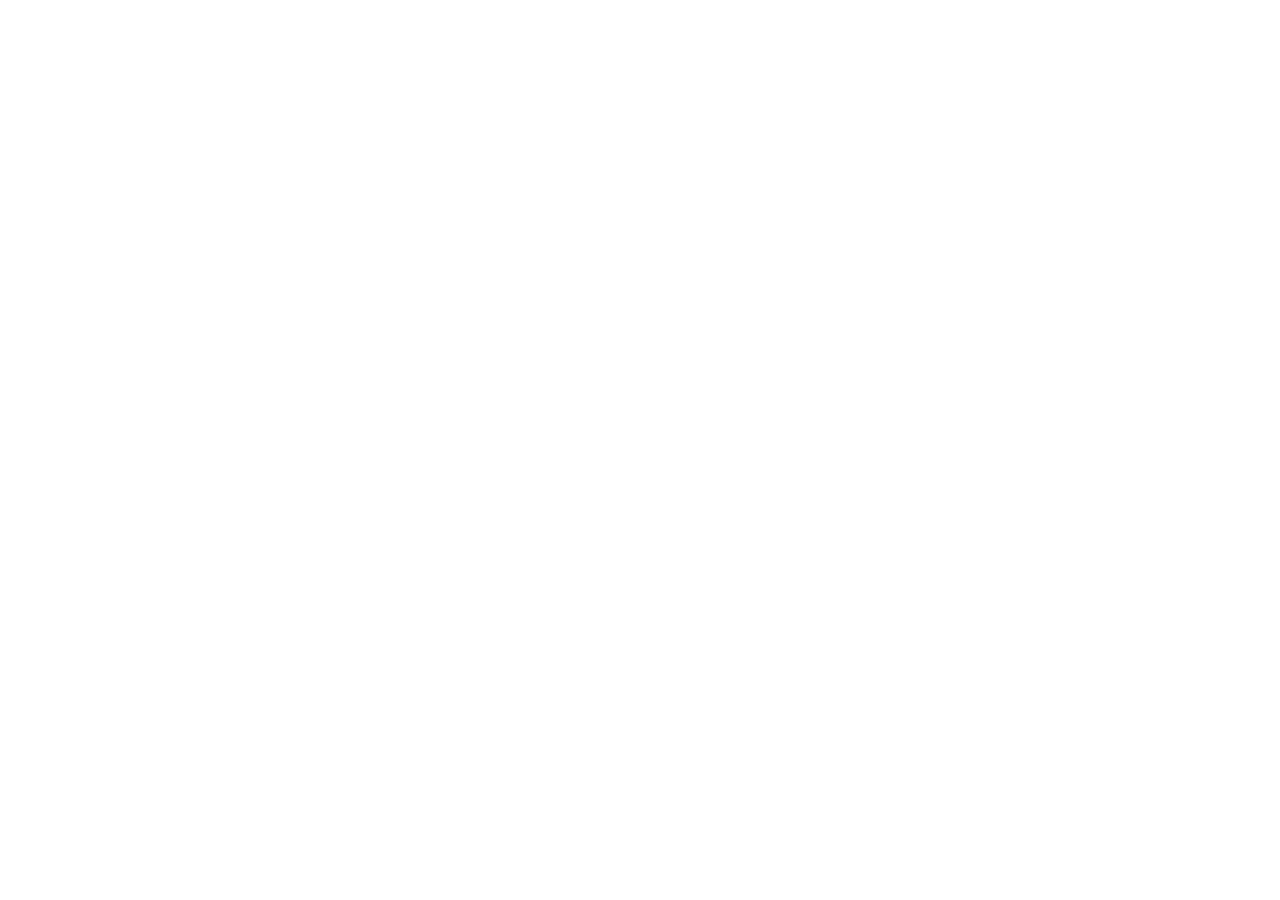
==== event.html @ fa00ef9b "Set up project structure and HTML pages" ====
<!DOCTYPE html>
<!--
  Name: Ronald Hester Jr.
  Date: 09.14.2026
  CSC 372-01

  This is the event details page for the Campus Event Guide. It provides
  students with detailed information about a featured campus event.
-->

<html lang="en">
<head>
  <meta charset="UTF-8">
  <meta name="viewport" content="width=device-width, initial-scale=1.0">
  <title>Featured Event | Campus Event Guide</title>
  <link rel="stylesheet" href="css/styles.css">
</head>

<body>

</body>
</html>
---- css/styles.css ----
/*
  Name: Ronald Hester Jr.
  Date: 09.14.2026
  CSC 372-01

  This stylesheet controls the layout, appearance, and responsive design
  of the Campus Event Guide website.
*/
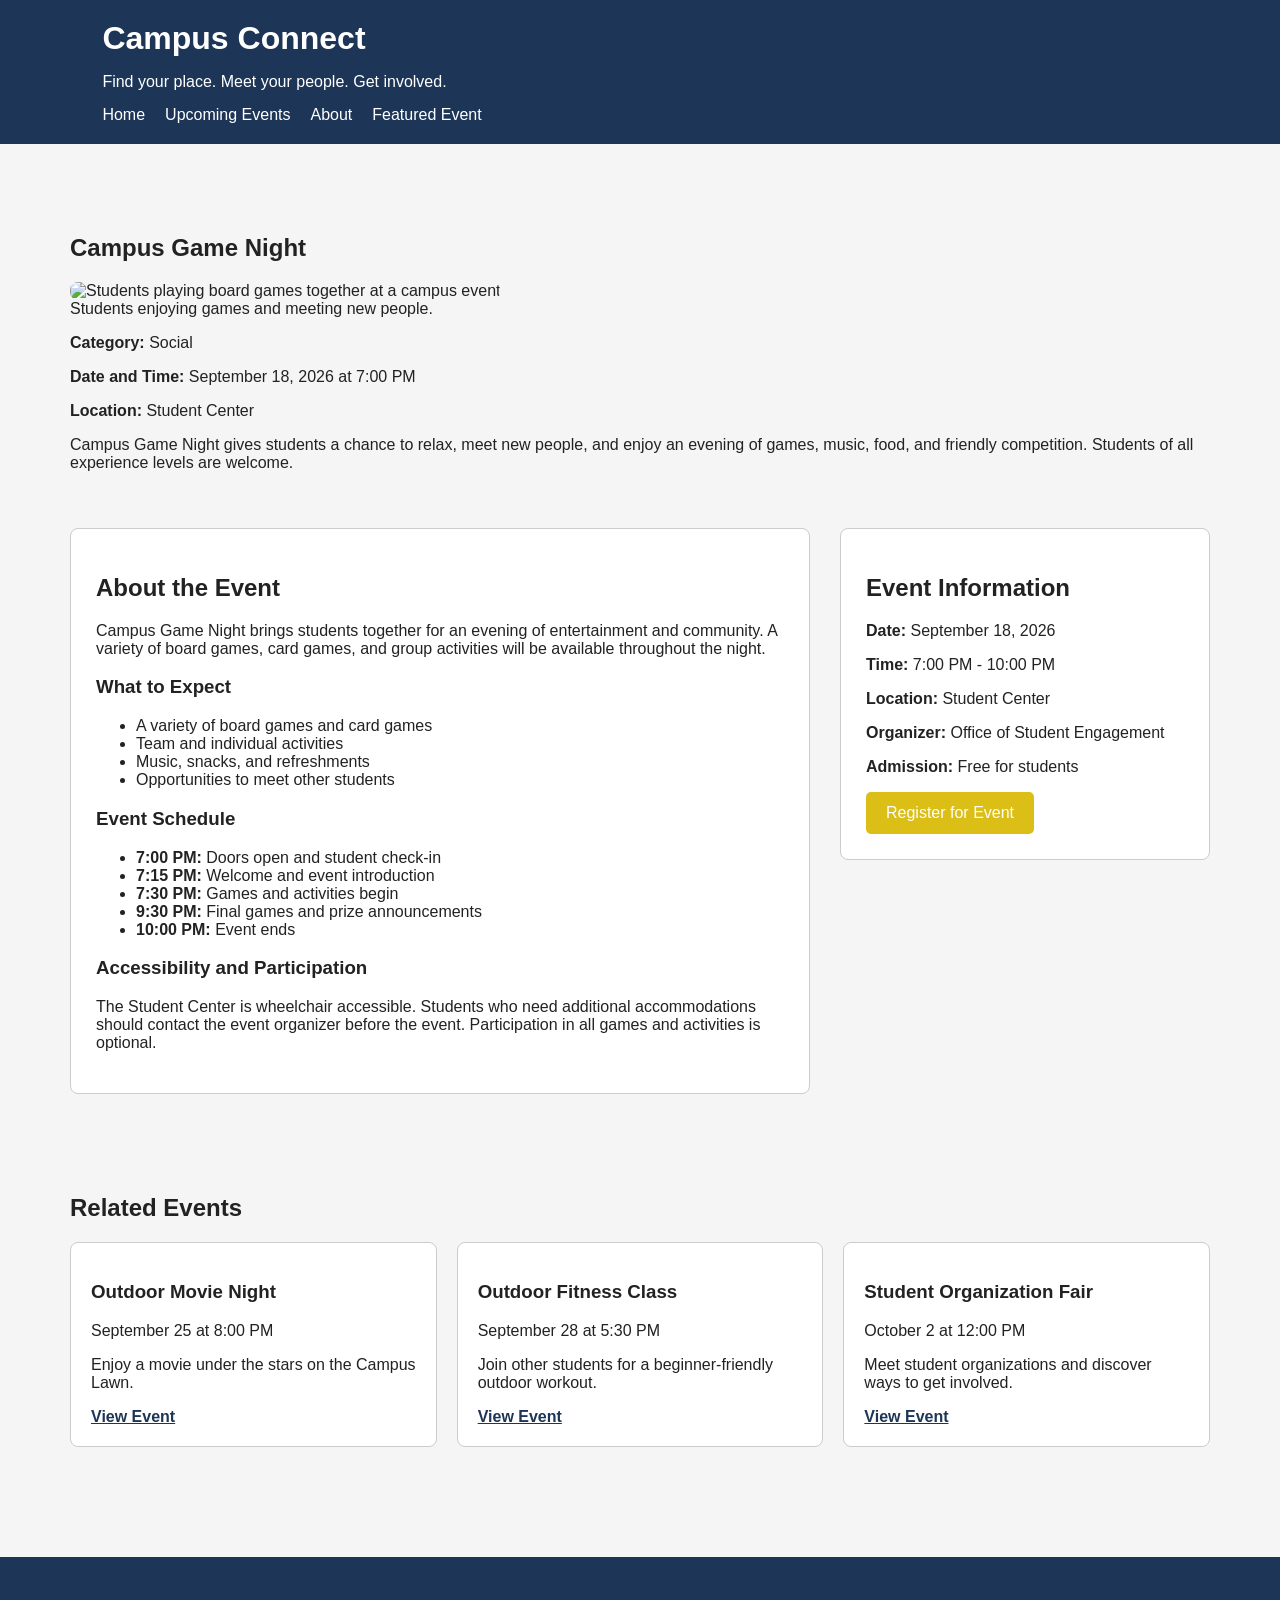
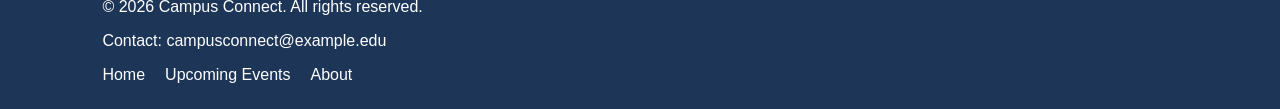
==== commit 195ca6c8: "Add featured event details and related" ====
--- a/event.html
+++ b/event.html
@@ -9,6 +9,7 @@
 -->
 
 <html lang="en">
+
 <head>
   <meta charset="UTF-8">
   <meta name="viewport" content="width=device-width, initial-scale=1.0">
@@ -17,6 +18,137 @@
 </head>
 
 <body>
+  <header>
+    <h1>Campus Connect</h1>
+    <p>Find your place. Meet your people. Get involved.</p>
 
+    <nav>
+      <ul>
+        <li><a href="index.html">Home</a></li>
+        <li><a href="index.html#upcoming-events">Upcoming Events</a></li>
+        <li><a href="index.html#about">About</a></li>
+        <li><a href="event.html">Featured Event</a></li>
+      </ul>
+    </nav>
+  </header>
+  <main>
+    <section id="event-introduction">
+      <h2>Campus Game Night</h2>
+
+      <figure>
+        <img src="images/game-night.jpg" alt="Students playing board games together at a campus event">
+        <figcaption>Students enjoying games and meeting new people.</figcaption>
+      </figure>
+
+      <p><strong>Category:</strong> Social</p>
+      <p>
+        <strong>Date and Time:</strong>
+        <time datetime="2026-09-18T19:00">September 18, 2026 at 7:00 PM</time>
+      </p>
+      <p><strong>Location:</strong> Student Center</p>
+
+      <p>
+        Campus Game Night gives students a chance to relax, meet new people,
+        and enjoy an evening of games, music, food, and friendly competition.
+        Students of all experience levels are welcome.
+      </p>
+      <section id="event-details">
+        <article>
+          <h2>About the Event</h2>
+
+          <p>
+            Campus Game Night brings students together for an evening of
+            entertainment and community. A variety of board games, card games,
+            and group activities will be available throughout the night.
+          </p>
+
+          <h3>What to Expect</h3>
+          <ul>
+            <li>A variety of board games and card games</li>
+            <li>Team and individual activities</li>
+            <li>Music, snacks, and refreshments</li>
+            <li>Opportunities to meet other students</li>
+          </ul>
+
+          <h3>Event Schedule</h3>
+          <ul>
+            <li><strong>7:00 PM:</strong> Doors open and student check-in</li>
+            <li><strong>7:15 PM:</strong> Welcome and event introduction</li>
+            <li><strong>7:30 PM:</strong> Games and activities begin</li>
+            <li><strong>9:30 PM:</strong> Final games and prize announcements</li>
+            <li><strong>10:00 PM:</strong> Event ends</li>
+          </ul>
+
+          <h3>Accessibility and Participation</h3>
+          <p>
+            The Student Center is wheelchair accessible. Students who need
+            additional accommodations should contact the event organizer before
+            the event. Participation in all games and activities is optional.
+          </p>
+        </article>
+
+        <aside>
+          <h2>Event Information</h2>
+          <p><strong>Date:</strong> September 18, 2026</p>
+          <p><strong>Time:</strong> 7:00 PM - 10:00 PM</p>
+          <p><strong>Location:</strong> Student Center</p>
+          <p><strong>Organizer:</strong> Office of Student Engagement</p>
+          <p><strong>Admission:</strong> Free for students</p>
+          <a href="#" class="button">Register for Event</a>
+        </aside>
+      </section>
+      <section id="related-events">
+        <h2>Related Events</h2>
+
+        <div class="related-event-list">
+          <article class="related-event-card">
+            <h3>Outdoor Movie Night</h3>
+            <p>
+              <time datetime="2026-09-25T20:00">
+                September 25 at 8:00 PM
+              </time>
+            </p>
+            <p>Enjoy a movie under the stars on the Campus Lawn.</p>
+            <a href="index.html#upcoming-events">View Event</a>
+          </article>
+
+          <article class="related-event-card">
+            <h3>Outdoor Fitness Class</h3>
+            <p>
+              <time datetime="2026-09-28T17:30">
+                September 28 at 5:30 PM
+              </time>
+            </p>
+            <p>Join other students for a beginner-friendly outdoor workout.</p>
+            <a href="index.html#upcoming-events">View Event</a>
+          </article>
+
+          <article class="related-event-card">
+            <h3>Student Organization Fair</h3>
+            <p>
+              <time datetime="2026-10-02T12:00">
+                October 2 at 12:00 PM
+              </time>
+            </p>
+            <p>Meet student organizations and discover ways to get involved.</p>
+            <a href="index.html#upcoming-events">View Event</a>
+          </article>
+        </div>
+      </section>
+    </section>
+  </main>
+  <footer>
+    <p>&copy; 2026 Campus Connect. All rights reserved.</p>
+    <p>Contact: campusconnect@example.edu</p>
+
+    <nav>
+      <ul>
+        <li><a href="index.html">Home</a></li>
+        <li><a href="index.html#upcoming-events">Upcoming Events</a></li>
+        <li><a href="index.html#about">About</a></li>
+      </ul>
+    </nav>
+  </footer>
 </body>
+
 </html>
--- a/css/styles.css
+++ b/css/styles.css
@@ -5,4 +5,196 @@
 
   This stylesheet controls the layout, appearance, and responsive design
   of the Campus Event Guide website.
-*/+*/
+
+* {
+  box-sizing: border-box;
+}
+
+body {
+  margin: 0;
+  font-family: Arial, sans-serif;
+  color: #222;
+  background-color: #f5f5f5;
+}
+
+header {
+  padding: 20px 8%;
+  background-color: #1d3557;
+  color: white;
+}
+
+header h1 {
+  margin: 0;
+}
+
+header p {
+  margin-bottom: 15px;
+}
+
+nav ul {
+  display: flex;
+  flex-wrap: wrap;
+  gap: 20px;
+  margin: 0;
+  padding: 0;
+  list-style: none;
+}
+
+nav a {
+  color: white;
+  text-decoration: none;
+}
+
+nav a:hover {
+  text-decoration: underline;
+}
+
+main {
+  max-width: 1200px;
+  margin: 0 auto;
+  padding: 30px;
+}
+
+figure {
+  margin: 0;
+}
+
+figure img {
+  max-width: 100%;
+  border-radius: 8px;
+}
+
+.button {
+  display: inline-block;
+  padding: 12px 20px;
+  border-radius: 5px;
+  background-color: #dbbe16;
+  color: white;
+  text-decoration: none;
+}
+
+#hero {
+  display: flex;
+  align-items: center;
+  justify-content: space-between;
+  gap: 40px;
+  padding: 40px 0;
+}
+
+#hero div,
+#hero figure {
+  width: 50%;
+}
+
+#upcoming-events {
+  padding: 40px 0;
+}
+
+#about {
+  padding: 40px 0;
+}
+
+.event-grid {
+  display: grid;
+  grid-template-columns: repeat(2, 1fr);
+  gap: 25px;
+  margin-top: 25px;
+}
+
+.event-card {
+  padding: 20px;
+  border: 1px solid #ccc;
+  border-radius: 8px;
+  background-color: white;
+}
+
+.event-card img {
+  width: 100%;
+  height: 200px;
+  object-fit: cover;
+  border-radius: 6px;
+}
+
+.event-card h3 {
+  margin-bottom: 10px;
+}
+
+.event-card a {
+  font-weight: bold;
+  color: #1d3557;
+}
+
+.event-card:first-child {
+  grid-column: span 2;
+}
+
+footer {
+  padding: 25px 8%;
+  background-color: #1d3557;
+  color: white;
+}
+
+footer ul {
+  display: flex;
+  flex-wrap: wrap;
+  gap: 20px;
+  padding: 0;
+  list-style: none;
+}
+
+footer a {
+  color: white;
+}
+
+#event-introduction {
+  padding: 40px 0;
+}
+
+#event-introduction img {
+  width: 100%;
+  max-height: 450px;
+  object-fit: cover;
+}
+
+#event-details {
+  display: grid;
+  grid-template-columns: 2fr 1fr;
+  gap: 30px;
+  padding: 40px 0;
+}
+
+#event-details article,
+#event-details aside {
+  padding: 25px;
+  border: 1px solid #ccc;
+  border-radius: 8px;
+  background-color: white;
+}
+
+#event-details aside {
+  align-self: start;
+}
+
+#related-events {
+  padding: 40px 0;
+}
+
+.related-event-list {
+  display: flex;
+  flex-wrap: wrap;
+  gap: 20px;
+}
+
+.related-event-card {
+  flex: 1 1 250px;
+  padding: 20px;
+  border: 1px solid #ccc;
+  border-radius: 8px;
+  background-color: white;
+}
+
+.related-event-card a {
+  font-weight: bold;
+  color: #1d3557;
+}
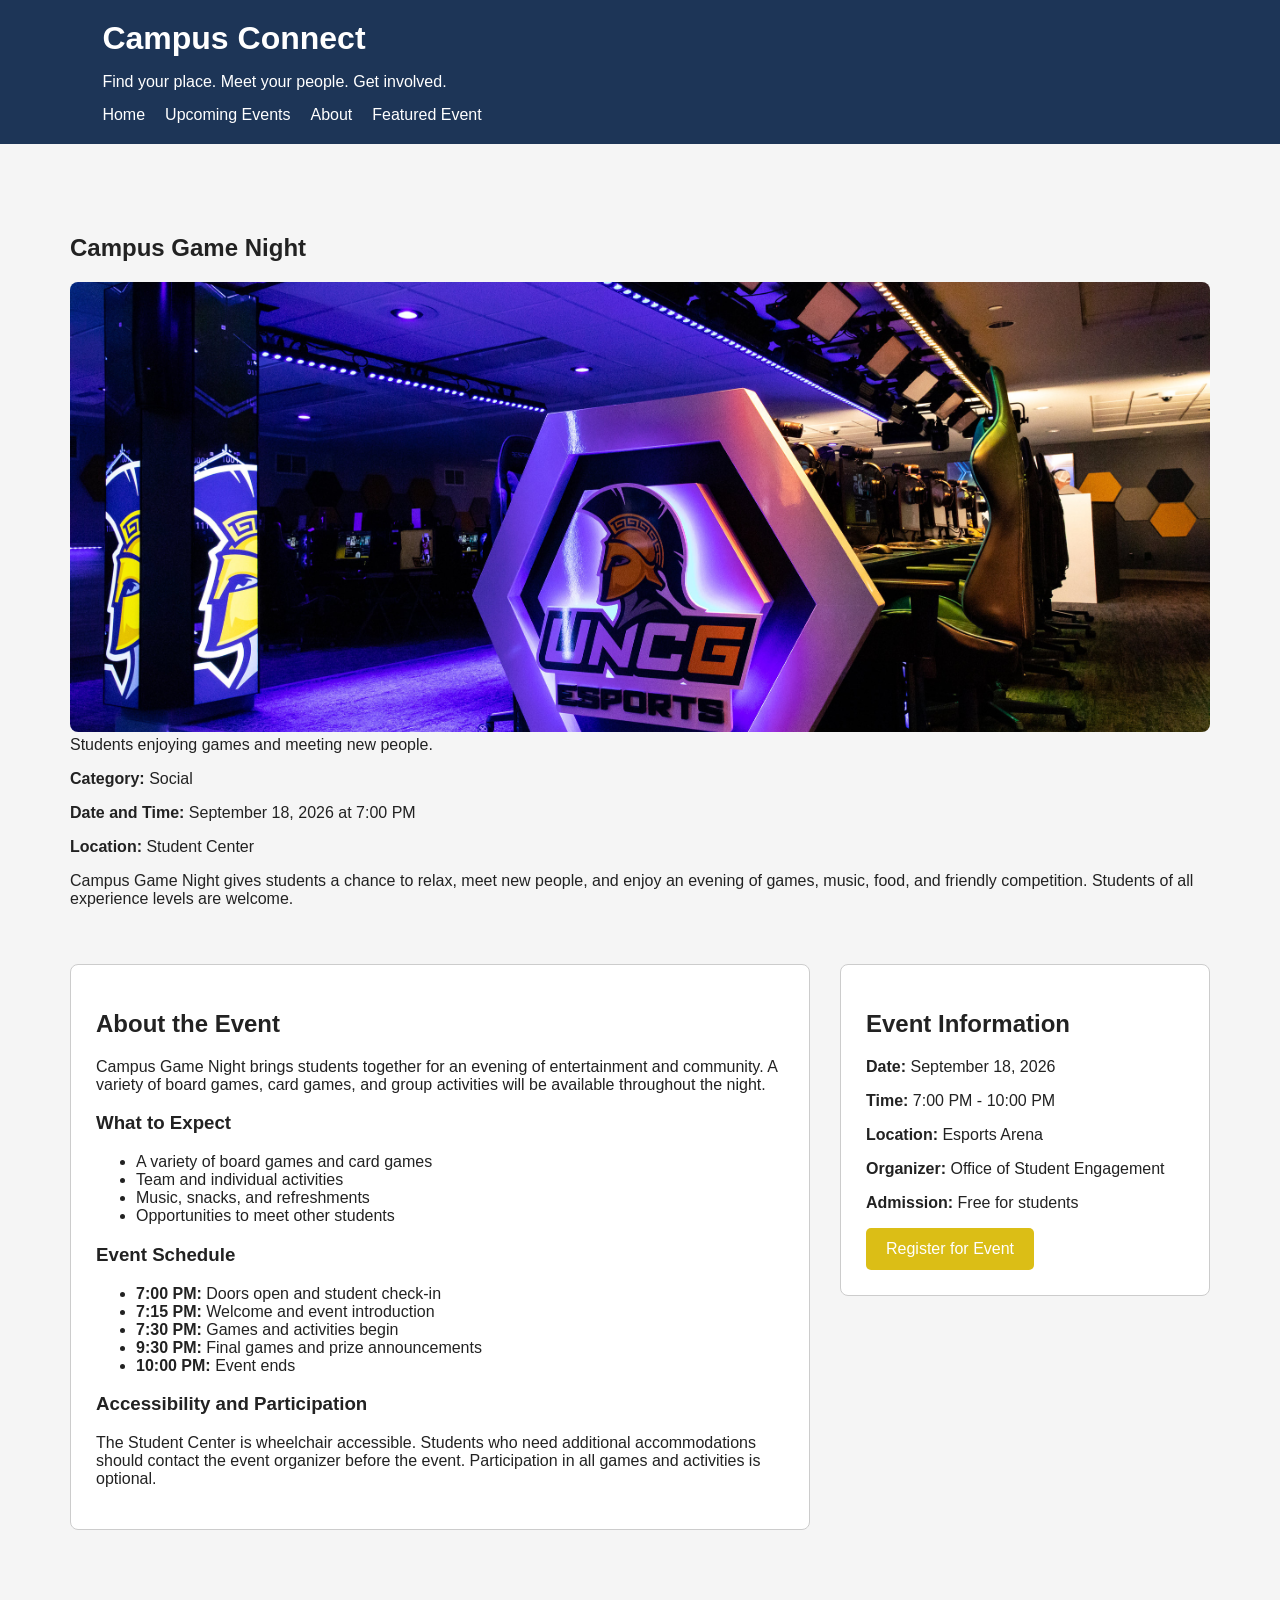
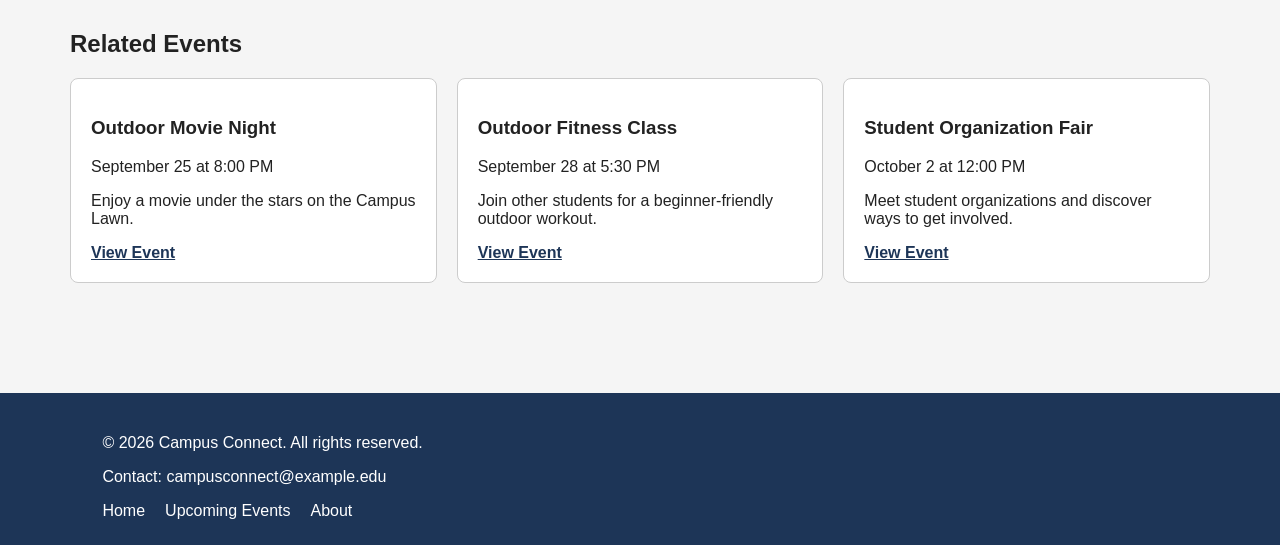
==== commit 8d84a3b0: "Add responsive images and project documentation" ====
--- a/event.html
+++ b/event.html
@@ -91,7 +91,7 @@
           <h2>Event Information</h2>
           <p><strong>Date:</strong> September 18, 2026</p>
           <p><strong>Time:</strong> 7:00 PM - 10:00 PM</p>
-          <p><strong>Location:</strong> Student Center</p>
+          <p><strong>Location:</strong> Esports Arena</p>
           <p><strong>Organizer:</strong> Office of Student Engagement</p>
           <p><strong>Admission:</strong> Free for students</p>
           <a href="#" class="button">Register for Event</a>
--- a/css/styles.css
+++ b/css/styles.css
@@ -197,4 +197,50 @@
 .related-event-card a {
   font-weight: bold;
   color: #1d3557;
+}
+
+@media screen and (max-width: 800px) {
+  #hero {
+    flex-direction: column;
+  }
+
+  #hero div,
+  #hero figure {
+    width: 100%;
+  }
+
+  .event-grid {
+    grid-template-columns: 1fr;
+  }
+
+  .event-card:first-child {
+    grid-column: span 1;
+  }
+
+  #event-details {
+    grid-template-columns: 1fr;
+  }
+}
+
+@media screen and (max-width: 500px) {
+  header {
+    padding: 15px 5%;
+  }
+
+  nav ul {
+    flex-direction: column;
+    gap: 10px;
+  }
+
+  main {
+    padding: 15px;
+  }
+
+  .related-event-list {
+    flex-direction: column;
+  }
+
+  footer {
+    padding: 20px 5%;
+  }
 }
